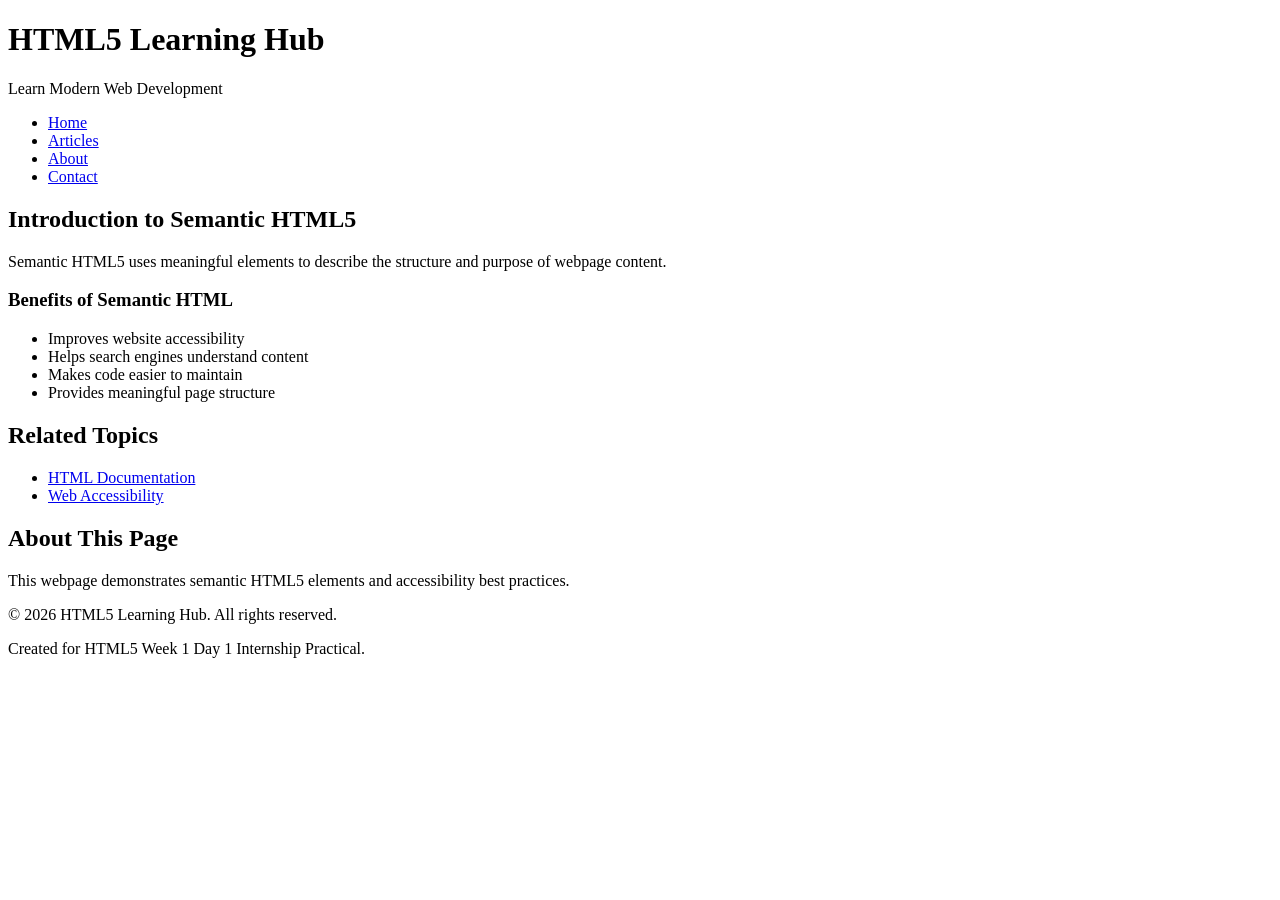
==== index.html @ b8cffbbb "feat: html5-structure week-1-day-1 complete" ====
<!DOCTYPE html>
<html lang="en">

<head>
    <meta charset="UTF-8">
    <meta name="viewport" content="width=device-width, initial-scale=1.0">

    <!-- SEO Meta Tags -->
    <title>HTML5 Learning Hub | Semantic HTML</title>
    <meta name="description" content="Learn HTML5 semantic elements, accessibility and modern web development.">
    <meta name="keywords" content="HTML5, Semantic HTML, Accessibility, Web Development">
    <meta name="author" content="Your Name">

</head>

<body>

    <!-- Header Section -->
    <header>
        <h1>HTML5 Learning Hub</h1>
        <p>Learn Modern Web Development</p>
    </header>

    <!-- Navigation Section -->
    <nav aria-label="Main navigation">
        <ul>
            <li><a href="#home">Home</a></li>
            <li><a href="#articles">Articles</a></li>
            <li><a href="#about">About</a></li>
            <li><a href="#contact">Contact</a></li>
        </ul>
    </nav>

    <!-- Main Content -->
    <main id="home">

        <!-- Article Section -->
        <article id="articles" aria-labelledby="article-heading">

            <h2 id="article-heading">
                Introduction to Semantic HTML5
            </h2>

            <p>
                Semantic HTML5 uses meaningful elements to describe
                the structure and purpose of webpage content.
            </p>

            <!-- Section inside Article -->
            <section aria-labelledby="benefits-heading">

                <h3 id="benefits-heading">
                    Benefits of Semantic HTML
                </h3>

                <ul>
                    <li>Improves website accessibility</li>
                    <li>Helps search engines understand content</li>
                    <li>Makes code easier to maintain</li>
                    <li>Provides meaningful page structure</li>
                </ul>

            </section>

        </article>

        <!-- Aside Section -->
        <aside aria-labelledby="related-heading">

            <h2 id="related-heading">Related Topics</h2>

            <ul>
                <li>
                    <a href="https://developer.mozilla.org/en-US/docs/Web/HTML">
                        HTML Documentation
                    </a>
                </li>

                <li>
                    <a href="https://www.w3.org/WAI/">
                        Web Accessibility
                    </a>
                </li>
            </ul>

        </aside>

        <!-- About Section -->
        <section id="about" aria-labelledby="about-heading">

            <h2 id="about-heading">About This Page</h2>

            <p>
                This webpage demonstrates semantic HTML5 elements
                and accessibility best practices.
            </p>

        </section>

    </main>

    <!-- Footer Section -->
    <footer id="contact">

        <p>&copy; 2026 HTML5 Learning Hub. All rights reserved.</p>

        <p>
            Created for HTML5 Week 1 Day 1 Internship Practical.
        </p>

    </footer>

</body>
</html>
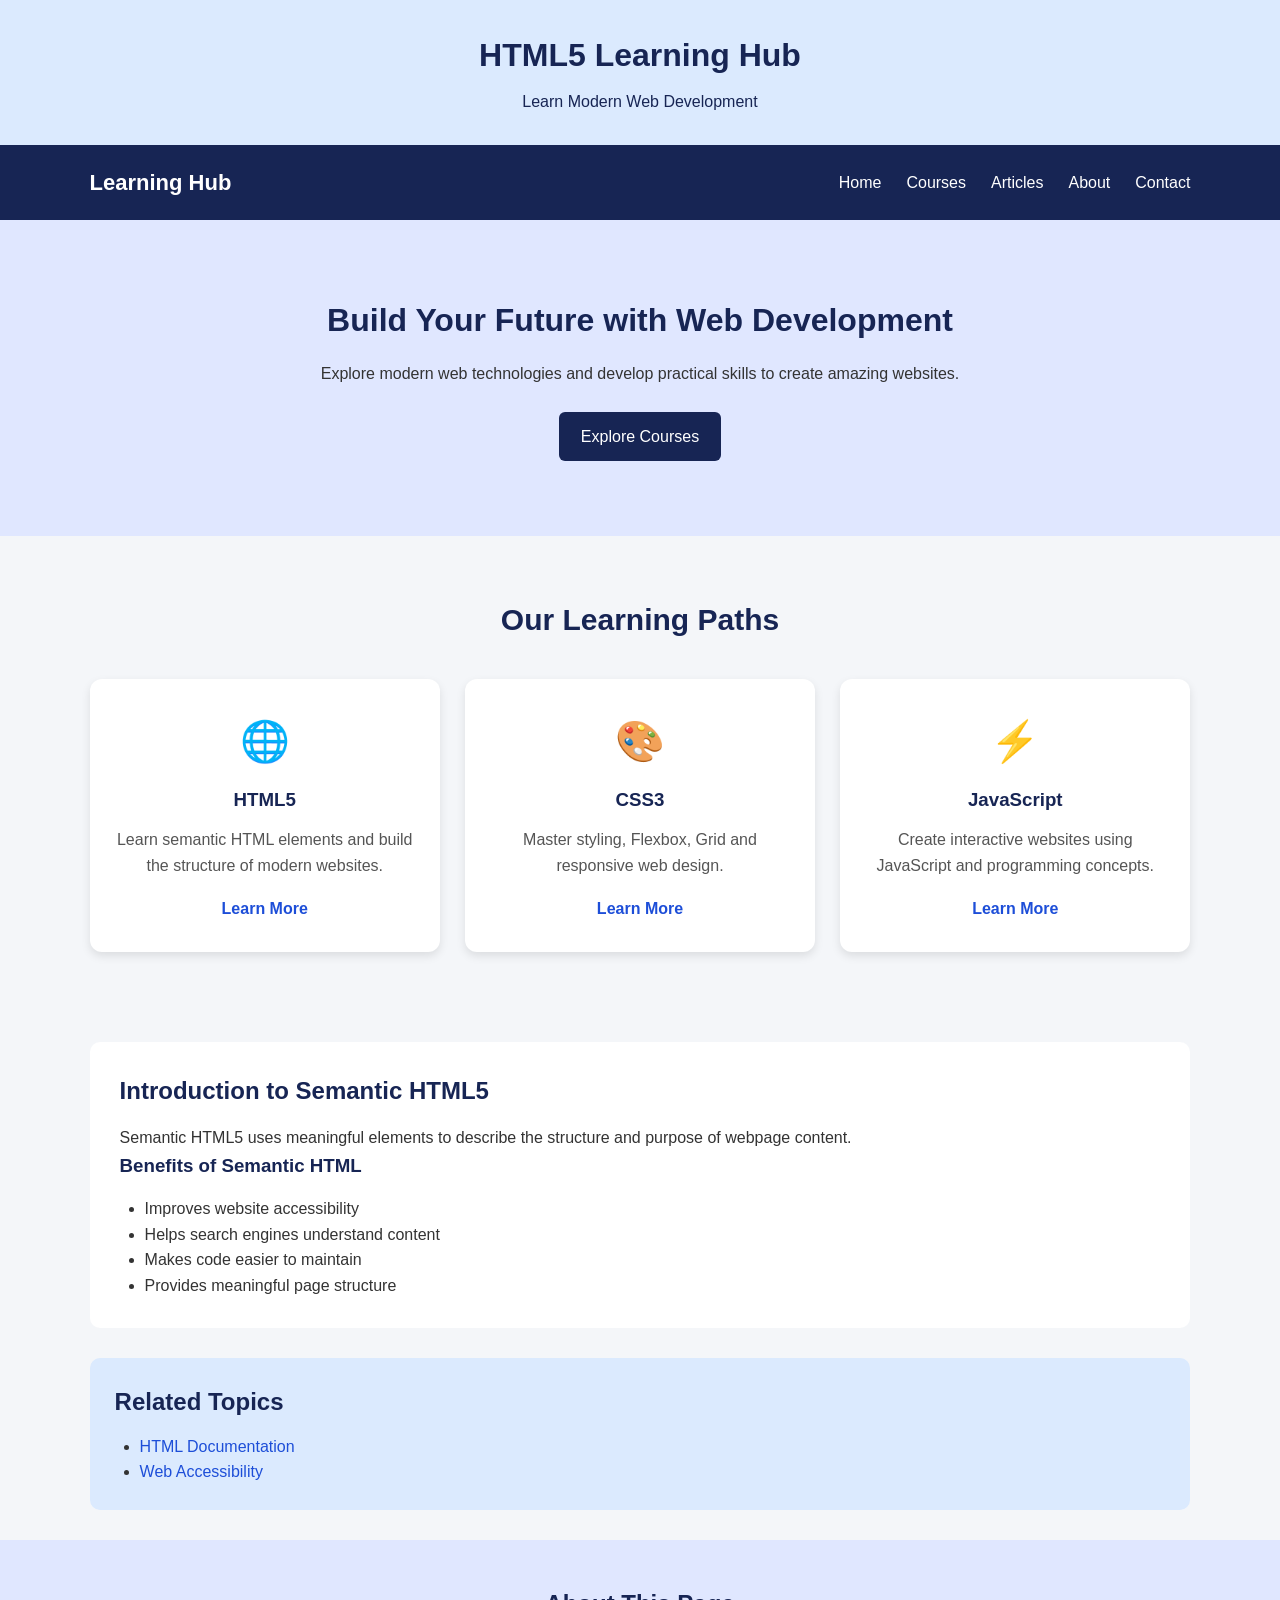
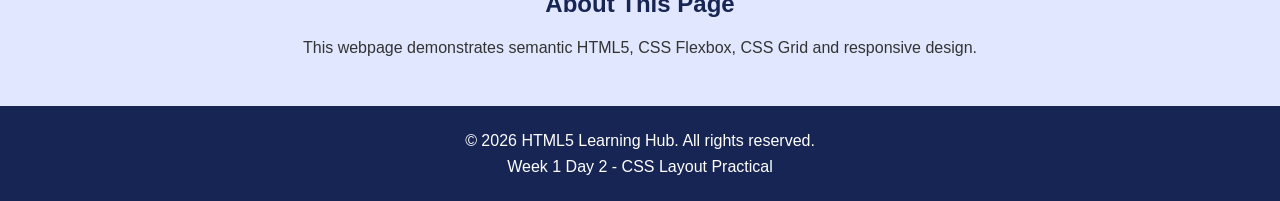
==== commit 17a54363: "Complete Day 2 CSS layout tasks" ====
--- a/index.html
+++ b/index.html
@@ -1,31 +1,34 @@
 
 <!DOCTYPE html>
 <html lang="en">
-
 <head>
     <meta charset="UTF-8">
     <meta name="viewport" content="width=device-width, initial-scale=1.0">
 
-    <!-- SEO Meta Tags -->
-    <title>HTML5 Learning Hub | Semantic HTML</title>
-    <meta name="description" content="Learn HTML5 semantic elements, accessibility and modern web development.">
-    <meta name="keywords" content="HTML5, Semantic HTML, Accessibility, Web Development">
+    <title>HTML5 Learning Hub | Web Development</title>
+
+    <meta name="description" content="Learn HTML5, CSS Flexbox, Grid and modern web development.">
+    <meta name="keywords" content="HTML5, CSS, Flexbox, Grid, Web Development">
     <meta name="author" content="Your Name">
 
+    <link rel="stylesheet" href="styles.css">
 </head>
 
 <body>
 
     <!-- Header Section -->
-    <header>
+    <header class="header">
         <h1>HTML5 Learning Hub</h1>
         <p>Learn Modern Web Development</p>
     </header>
 
-    <!-- Navigation Section -->
-    <nav aria-label="Main navigation">
-        <ul>
+    <!-- Navigation Bar -->
+    <nav class="navbar" aria-label="Main navigation">
+        <h2 class="logo">Learning Hub</h2>
+
+        <ul class="nav-links">
             <li><a href="#home">Home</a></li>
+            <li><a href="#courses">Courses</a></li>
             <li><a href="#articles">Articles</a></li>
             <li><a href="#about">About</a></li>
             <li><a href="#contact">Contact</a></li>
@@ -35,24 +38,66 @@
     <!-- Main Content -->
     <main id="home">
 
-        <!-- Article Section -->
-        <article id="articles" aria-labelledby="article-heading">
+        <!-- Hero Section -->
+        <section class="hero">
+            <h2>Build Your Future with Web Development</h2>
+            <p>
+                Explore modern web technologies and develop
+                practical skills to create amazing websites.
+            </p>
+            <a href="#courses" class="hero-button">Explore Courses</a>
+        </section>
 
-            <h2 id="article-heading">
-                Introduction to Semantic HTML5
-            </h2>
+        <!-- Courses Section: CSS Grid -->
+        <section class="courses" id="courses">
+            <h2>Our Learning Paths</h2>
+
+            <div class="container">
+
+                <article class="card">
+                    <div class="card-icon">🌐</div>
+                    <h3>HTML5</h3>
+                    <p>
+                        Learn semantic HTML elements and build
+                        the structure of modern websites.
+                    </p>
+                    <a href="#articles">Learn More</a>
+                </article>
+
+                <article class="card">
+                    <div class="card-icon">🎨</div>
+                    <h3>CSS3</h3>
+                    <p>
+                        Master styling, Flexbox, Grid and
+                        responsive web design.
+                    </p>
+                    <a href="#articles">Learn More</a>
+                </article>
+
+                <article class="card">
+                    <div class="card-icon">⚡</div>
+                    <h3>JavaScript</h3>
+                    <p>
+                        Create interactive websites using
+                        JavaScript and programming concepts.
+                    </p>
+                    <a href="#articles">Learn More</a>
+                </article>
+
+            </div>
+        </section>
+
+        <!-- Original Day 1 Article Content -->
+        <article class="article-section" id="articles">
+            <h2>Introduction to Semantic HTML5</h2>
 
             <p>
                 Semantic HTML5 uses meaningful elements to describe
                 the structure and purpose of webpage content.
             </p>
 
-            <!-- Section inside Article -->
-            <section aria-labelledby="benefits-heading">
-
-                <h3 id="benefits-heading">
-                    Benefits of Semantic HTML
-                </h3>
+            <section>
+                <h3>Benefits of Semantic HTML</h3>
 
                 <ul>
                     <li>Improves website accessibility</li>
@@ -60,15 +105,12 @@
                     <li>Makes code easier to maintain</li>
                     <li>Provides meaningful page structure</li>
                 </ul>
-
             </section>
-
         </article>
 
         <!-- Aside Section -->
-        <aside aria-labelledby="related-heading">
-
-            <h2 id="related-heading">Related Topics</h2>
+        <aside class="related">
+            <h2>Related Topics</h2>
 
             <ul>
                 <li>
@@ -83,34 +125,25 @@
                     </a>
                 </li>
             </ul>
-
         </aside>
 
         <!-- About Section -->
-        <section id="about" aria-labelledby="about-heading">
-
-            <h2 id="about-heading">About This Page</h2>
+        <section class="about" id="about">
+            <h2>About This Page</h2>
 
             <p>
-                This webpage demonstrates semantic HTML5 elements
-                and accessibility best practices.
+                This webpage demonstrates semantic HTML5,
+                CSS Flexbox, CSS Grid and responsive design.
             </p>
-
         </section>
 
     </main>
 
-    <!-- Footer Section -->
+    <!-- Footer -->
     <footer id="contact">
-
         <p>&copy; 2026 HTML5 Learning Hub. All rights reserved.</p>
-
-        <p>
-            Created for HTML5 Week 1 Day 1 Internship Practical.
-        </p>
-
+        <p>Week 1 Day 2 - CSS Layout Practical</p>
     </footer>
 
 </body>
 </html>
-
--- a/styles.css
+++ b/styles.css
@@ -0,0 +1,304 @@
+
+/* =================================
+   1. BASIC RESET
+================================= */
+
+* {
+    margin: 0;
+    padding: 0;
+    box-sizing: border-box;
+}
+
+html {
+    scroll-behavior: smooth;
+}
+
+body {
+    font-family: Arial, sans-serif;
+    background-color: #f4f6f9;
+    color: #333;
+    line-height: 1.6;
+}
+
+/* =================================
+   2. HEADER
+================================= */
+
+.header {
+    text-align: center;
+    padding: 30px 20px;
+    background-color: #dbeafe;
+    color: #172554;
+}
+
+.header h1 {
+    margin-bottom: 8px;
+}
+
+/* =================================
+   3. NAVIGATION - FLEXBOX
+================================= */
+
+.navbar {
+    display: flex;
+    justify-content: space-between;
+    align-items: center;
+    flex-wrap: wrap;
+    gap: 20px;
+    background-color: #172554;
+    padding: 20px 7%;
+}
+
+.logo {
+    color: white;
+    font-size: 22px;
+}
+
+.nav-links {
+    display: flex;
+    align-items: center;
+    flex-wrap: wrap;
+    gap: 25px;
+    list-style: none;
+}
+
+.nav-links a {
+    color: white;
+    text-decoration: none;
+    transition: color 0.3s ease;
+}
+
+.nav-links a:hover {
+    color: #facc15;
+}
+
+/* =================================
+   4. HERO SECTION
+================================= */
+
+.hero {
+    text-align: center;
+    padding: 75px 20px;
+    background-color: #e0e7ff;
+}
+
+.hero h2 {
+    color: #172554;
+    font-size: 32px;
+    margin-bottom: 15px;
+}
+
+.hero p {
+    max-width: 650px;
+    margin: 0 auto 25px;
+}
+
+.hero-button {
+    display: inline-block;
+    background-color: #172554;
+    color: white;
+    text-decoration: none;
+    padding: 12px 22px;
+    border-radius: 6px;
+    transition: background-color 0.3s ease,
+                transform 0.3s ease;
+}
+
+.hero-button:hover {
+    background-color: #1d4ed8;
+    transform: translateY(-3px);
+}
+
+/* =================================
+   5. COURSES - CSS GRID
+================================= */
+
+.courses {
+    padding: 60px 7%;
+    text-align: center;
+}
+
+.courses h2 {
+    color: #172554;
+    margin-bottom: 35px;
+    font-size: 30px;
+}
+
+.container {
+    display: grid;
+    grid-template-columns: repeat(3, 1fr);
+    gap: 25px;
+}
+
+/* Individual Cards */
+
+.card {
+    background-color: white;
+    padding: 30px 22px;
+    border-radius: 12px;
+    box-shadow: 0 4px 10px rgba(0, 0, 0, 0.1);
+    text-align: center;
+    transition: transform 0.3s ease,
+                box-shadow 0.3s ease;
+}
+
+.card-icon {
+    font-size: 40px;
+    margin-bottom: 12px;
+}
+
+.card h3 {
+    color: #172554;
+    margin-bottom: 12px;
+}
+
+.card p {
+    color: #555;
+    margin-bottom: 18px;
+}
+
+.card a {
+    color: #1d4ed8;
+    text-decoration: none;
+    font-weight: bold;
+    transition: color 0.3s ease;
+}
+
+.card a:hover {
+    color: #f59e0b;
+}
+
+/* Card Hover Effects */
+
+.card:hover {
+    transform: translateY(-8px);
+    box-shadow: 0 10px 20px rgba(0, 0, 0, 0.2);
+}
+
+/* =================================
+   6. ARTICLE SECTION
+================================= */
+
+.article-section {
+    background-color: white;
+    margin: 30px 7%;
+    padding: 30px;
+    border-radius: 10px;
+}
+
+.article-section h2,
+.article-section h3 {
+    color: #172554;
+    margin-bottom: 15px;
+}
+
+.article-section ul {
+    padding-left: 25px;
+}
+
+/* =================================
+   7. ASIDE SECTION
+================================= */
+
+.related {
+    background-color: #dbeafe;
+    margin: 30px 7%;
+    padding: 25px;
+    border-radius: 10px;
+}
+
+.related h2 {
+    color: #172554;
+    margin-bottom: 12px;
+}
+
+.related ul {
+    padding-left: 25px;
+}
+
+.related a {
+    color: #1d4ed8;
+    text-decoration: none;
+}
+
+/* =================================
+   8. ABOUT SECTION
+================================= */
+
+.about {
+    text-align: center;
+    padding: 45px 20px;
+    background-color: #e0e7ff;
+}
+
+.about h2 {
+    color: #172554;
+    margin-bottom: 12px;
+}
+
+/* =================================
+   9. FOOTER
+================================= */
+
+footer {
+    background-color: #172554;
+    color: white;
+    text-align: center;
+    padding: 22px;
+}
+
+/* =================================
+   10. TABLET RESPONSIVENESS
+================================= */
+
+@media (max-width: 900px) {
+
+    .container {
+        grid-template-columns: repeat(2, 1fr);
+    }
+
+    .navbar {
+        justify-content: center;
+    }
+
+}
+
+/* =================================
+   11. MOBILE RESPONSIVENESS
+================================= */
+
+@media (max-width: 600px) {
+
+    .navbar {
+        flex-direction: column;
+        text-align: center;
+    }
+
+    .nav-links {
+        flex-direction: column;
+        gap: 12px;
+    }
+
+    .hero {
+        padding: 50px 20px;
+    }
+
+    .hero h2 {
+        font-size: 25px;
+    }
+
+    .container {
+        grid-template-columns: 1fr;
+    }
+
+    .courses {
+        padding: 40px 20px;
+    }
+
+    .article-section,
+    .related {
+        margin: 20px;
+        padding: 20px;
+    }
+
+}
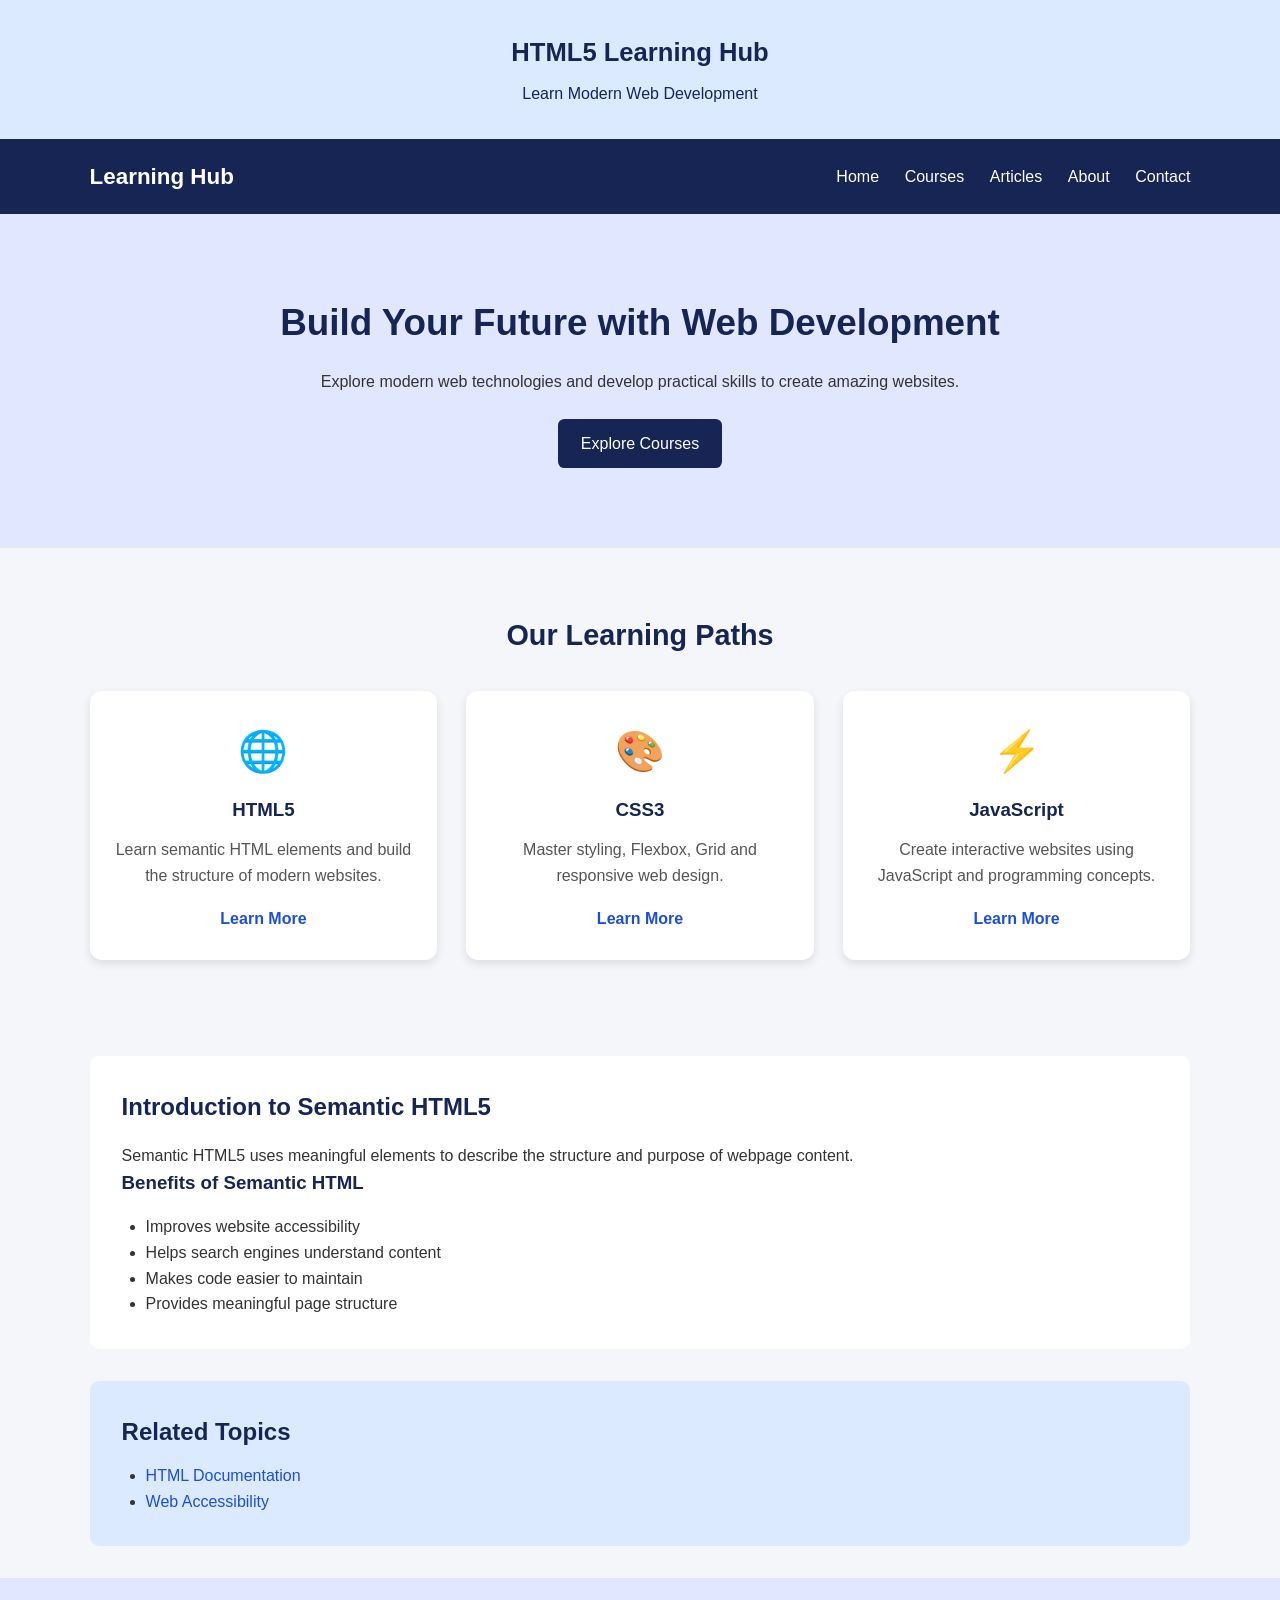
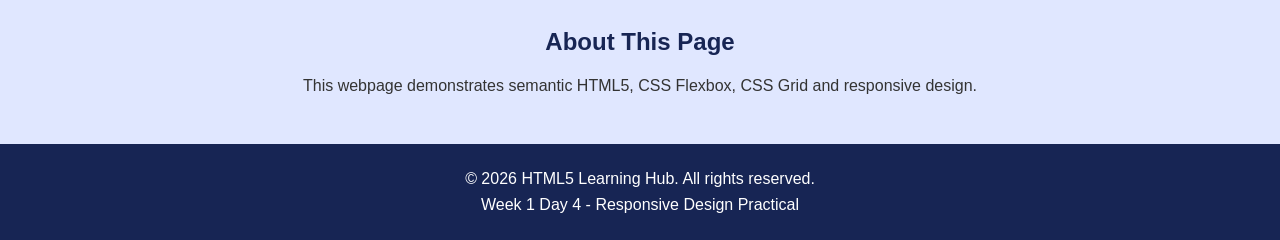
==== commit 7f650adc: "feat: responsive-design week-1-day-4 complete" ====
--- a/index.html
+++ b/index.html
@@ -16,13 +16,13 @@
 
 <body>
 
-    <!-- Header Section -->
+    <!-- HEADER -->
     <header class="header">
         <h1>HTML5 Learning Hub</h1>
         <p>Learn Modern Web Development</p>
     </header>
 
-    <!-- Navigation Bar -->
+    <!-- NAVIGATION -->
     <nav class="navbar" aria-label="Main navigation">
         <h2 class="logo">Learning Hub</h2>
 
@@ -35,21 +35,26 @@
         </ul>
     </nav>
 
-    <!-- Main Content -->
+    <!-- MAIN CONTENT -->
     <main id="home">
 
-        <!-- Hero Section -->
+        <!-- HERO SECTION -->
         <section class="hero">
             <h2>Build Your Future with Web Development</h2>
+
             <p>
                 Explore modern web technologies and develop
                 practical skills to create amazing websites.
             </p>
-            <a href="#courses" class="hero-button">Explore Courses</a>
+
+            <a href="#courses" class="hero-button">
+                Explore Courses
+            </a>
         </section>
 
-        <!-- Courses Section: CSS Grid -->
+        <!-- COURSES SECTION -->
         <section class="courses" id="courses">
+
             <h2>Our Learning Paths</h2>
 
             <div class="container">
@@ -57,38 +62,45 @@
                 <article class="card">
                     <div class="card-icon">🌐</div>
                     <h3>HTML5</h3>
+
                     <p>
                         Learn semantic HTML elements and build
                         the structure of modern websites.
                     </p>
+
                     <a href="#articles">Learn More</a>
                 </article>
 
                 <article class="card">
                     <div class="card-icon">🎨</div>
                     <h3>CSS3</h3>
+
                     <p>
                         Master styling, Flexbox, Grid and
                         responsive web design.
                     </p>
+
                     <a href="#articles">Learn More</a>
                 </article>
 
                 <article class="card">
                     <div class="card-icon">⚡</div>
                     <h3>JavaScript</h3>
+
                     <p>
                         Create interactive websites using
                         JavaScript and programming concepts.
                     </p>
+
                     <a href="#articles">Learn More</a>
                 </article>
 
             </div>
         </section>
 
-        <!-- Original Day 1 Article Content -->
+        <!-- ARTICLE SECTION -->
         <article class="article-section" id="articles">
+
             <h2>Introduction to Semantic HTML5</h2>
 
             <p>
@@ -106,10 +118,12 @@
                     <li>Provides meaningful page structure</li>
                 </ul>
             </section>
+
         </article>
 
-        <!-- Aside Section -->
+        <!-- ASIDE SECTION -->
         <aside class="related">
+
             <h2>Related Topics</h2>
 
             <ul>
@@ -125,24 +139,30 @@
                     </a>
                 </li>
             </ul>
+
         </aside>
 
-        <!-- About Section -->
+        <!-- ABOUT SECTION -->
         <section class="about" id="about">
+
             <h2>About This Page</h2>
 
             <p>
                 This webpage demonstrates semantic HTML5,
                 CSS Flexbox, CSS Grid and responsive design.
             </p>
+
         </section>
 
     </main>
 
-    <!-- Footer -->
+    <!-- FOOTER -->
     <footer id="contact">
+
         <p>&copy; 2026 HTML5 Learning Hub. All rights reserved.</p>
-        <p>Week 1 Day 2 - CSS Layout Practical</p>
+
+        <p>Week 1 Day 4 - Responsive Design Practical</p>
+
     </footer>
 
 </body>
--- a/styles.css
+++ b/styles.css
@@ -11,6 +11,7 @@
 
 html {
     scroll-behavior: smooth;
+    font-size: 100%;
 }
 
 body {
@@ -26,39 +27,41 @@
 
 .header {
     text-align: center;
-    padding: 30px 20px;
+    padding: 1.5rem 1rem;
     background-color: #dbeafe;
     color: #172554;
 }
 
 .header h1 {
-    margin-bottom: 8px;
-}
-
-/* =================================
-   3. NAVIGATION - FLEXBOX
+    font-size: 1.6rem;
+    margin-bottom: 0.5rem;
+}
+
+/* =================================
+   3. NAVIGATION
+   MOBILE FIRST
 ================================= */
 
 .navbar {
     display: flex;
-    justify-content: space-between;
+    flex-direction: column;
     align-items: center;
-    flex-wrap: wrap;
-    gap: 20px;
+    gap: 1rem;
     background-color: #172554;
-    padding: 20px 7%;
+    padding: 1.25rem 5%;
+    text-align: center;
 }
 
 .logo {
     color: white;
-    font-size: 22px;
+    font-size: 1.4rem;
 }
 
 .nav-links {
     display: flex;
+    flex-direction: column;
     align-items: center;
-    flex-wrap: wrap;
-    gap: 25px;
+    gap: 0.75rem;
     list-style: none;
 }
 
@@ -78,19 +81,19 @@
 
 .hero {
     text-align: center;
-    padding: 75px 20px;
+    padding: 3rem 1rem;
     background-color: #e0e7ff;
 }
 
 .hero h2 {
     color: #172554;
-    font-size: 32px;
-    margin-bottom: 15px;
+    font-size: 1.7rem;
+    margin-bottom: 1rem;
 }
 
 .hero p {
-    max-width: 650px;
-    margin: 0 auto 25px;
+    max-width: 40rem;
+    margin: 0 auto 1.5rem;
 }
 
 .hero-button {
@@ -98,63 +101,62 @@
     background-color: #172554;
     color: white;
     text-decoration: none;
-    padding: 12px 22px;
-    border-radius: 6px;
+    padding: 0.75rem 1.4rem;
+    border-radius: 0.4rem;
     transition: background-color 0.3s ease,
                 transform 0.3s ease;
 }
 
 .hero-button:hover {
     background-color: #1d4ed8;
-    transform: translateY(-3px);
+    transform: translateY(-0.2rem);
 }
 
 /* =================================
    5. COURSES - CSS GRID
+   MOBILE: 1 COLUMN
 ================================= */
 
 .courses {
-    padding: 60px 7%;
+    padding: 2.5rem 5%;
     text-align: center;
 }
 
 .courses h2 {
     color: #172554;
-    margin-bottom: 35px;
-    font-size: 30px;
+    margin-bottom: 2rem;
+    font-size: 1.8rem;
 }
 
 .container {
     display: grid;
-    grid-template-columns: repeat(3, 1fr);
-    gap: 25px;
-}
-
-/* Individual Cards */
+    grid-template-columns: 1fr;
+    gap: 1.5rem;
+}
 
 .card {
     background-color: white;
-    padding: 30px 22px;
-    border-radius: 12px;
-    box-shadow: 0 4px 10px rgba(0, 0, 0, 0.1);
+    padding: 1.8rem 1.2rem;
+    border-radius: 0.75rem;
+    box-shadow: 0 0.25rem 0.6rem rgba(0, 0, 0, 0.1);
     text-align: center;
     transition: transform 0.3s ease,
                 box-shadow 0.3s ease;
 }
 
 .card-icon {
-    font-size: 40px;
-    margin-bottom: 12px;
+    font-size: 2.5rem;
+    margin-bottom: 0.75rem;
 }
 
 .card h3 {
     color: #172554;
-    margin-bottom: 12px;
+    margin-bottom: 0.75rem;
 }
 
 .card p {
     color: #555;
-    margin-bottom: 18px;
+    margin-bottom: 1.1rem;
 }
 
 .card a {
@@ -168,11 +170,9 @@
     color: #f59e0b;
 }
 
-/* Card Hover Effects */
-
 .card:hover {
-    transform: translateY(-8px);
-    box-shadow: 0 10px 20px rgba(0, 0, 0, 0.2);
+    transform: translateY(-0.5rem);
+    box-shadow: 0 0.6rem 1.2rem rgba(0, 0, 0, 0.2);
 }
 
 /* =================================
@@ -181,19 +181,19 @@
 
 .article-section {
     background-color: white;
-    margin: 30px 7%;
-    padding: 30px;
-    border-radius: 10px;
+    margin: 1.5rem 5%;
+    padding: 1.5rem;
+    border-radius: 0.6rem;
 }
 
 .article-section h2,
 .article-section h3 {
     color: #172554;
-    margin-bottom: 15px;
+    margin-bottom: 1rem;
 }
 
 .article-section ul {
-    padding-left: 25px;
+    padding-left: 1.5rem;
 }
 
 /* =================================
@@ -202,18 +202,18 @@
 
 .related {
     background-color: #dbeafe;
-    margin: 30px 7%;
-    padding: 25px;
-    border-radius: 10px;
+    margin: 1.5rem 5%;
+    padding: 1.5rem;
+    border-radius: 0.6rem;
 }
 
 .related h2 {
     color: #172554;
-    margin-bottom: 12px;
+    margin-bottom: 0.75rem;
 }
 
 .related ul {
-    padding-left: 25px;
+    padding-left: 1.5rem;
 }
 
 .related a {
@@ -227,13 +227,13 @@
 
 .about {
     text-align: center;
-    padding: 45px 20px;
+    padding: 2.8rem 1rem;
     background-color: #e0e7ff;
 }
 
 .about h2 {
     color: #172554;
-    margin-bottom: 12px;
+    margin-bottom: 0.75rem;
 }
 
 /* =================================
@@ -244,61 +244,91 @@
     background-color: #172554;
     color: white;
     text-align: center;
-    padding: 22px;
+    padding: 1.4rem 1rem;
 }
 
 /* =================================
    10. TABLET RESPONSIVENESS
-================================= */
-
-@media (max-width: 900px) {
+   768px AND ABOVE
+================================= */
+
+@media (min-width: 768px) {
+
+    .header {
+        padding: 2rem;
+    }
+
+    .navbar {
+        flex-direction: row;
+        justify-content: space-between;
+        text-align: left;
+    }
+
+    .nav-links {
+        flex-direction: row;
+        flex-wrap: wrap;
+        gap: 1.2rem;
+    }
+
+    .hero {
+        padding: 4rem 2rem;
+    }
+
+    .hero h2 {
+        font-size: 2rem;
+    }
 
     .container {
         grid-template-columns: repeat(2, 1fr);
     }
 
-    .navbar {
-        justify-content: center;
-    }
-
-}
-
-/* =================================
-   11. MOBILE RESPONSIVENESS
-================================= */
-
-@media (max-width: 600px) {
-
-    .navbar {
-        flex-direction: column;
-        text-align: center;
-    }
-
-    .nav-links {
-        flex-direction: column;
-        gap: 12px;
-    }
-
-    .hero {
-        padding: 50px 20px;
-    }
-
-    .hero h2 {
-        font-size: 25px;
-    }
-
-    .container {
-        grid-template-columns: 1fr;
-    }
-
     .courses {
-        padding: 40px 20px;
+        padding: 3rem 5%;
     }
 
     .article-section,
     .related {
-        margin: 20px;
-        padding: 20px;
-    }
-
-}
+        margin: 2rem 5%;
+        padding: 2rem;
+    }
+
+}
+
+/* =================================
+   11. DESKTOP RESPONSIVENESS
+   1200px AND ABOVE
+================================= */
+
+@media (min-width: 1200px) {
+
+    .navbar {
+        padding: 1.25rem 7%;
+    }
+
+    .nav-links {
+        gap: 1.6rem;
+    }
+
+    .hero {
+        padding: 5rem 2rem;
+    }
+
+    .hero h2 {
+        font-size: 2.3rem;
+    }
+
+    .container {
+        grid-template-columns: repeat(3, 1fr);
+        gap: 1.8rem;
+    }
+
+    .courses {
+        padding: 4rem 7%;
+    }
+
+    .article-section,
+    .related {
+        margin: 2rem 7%;
+    }
+
+}
